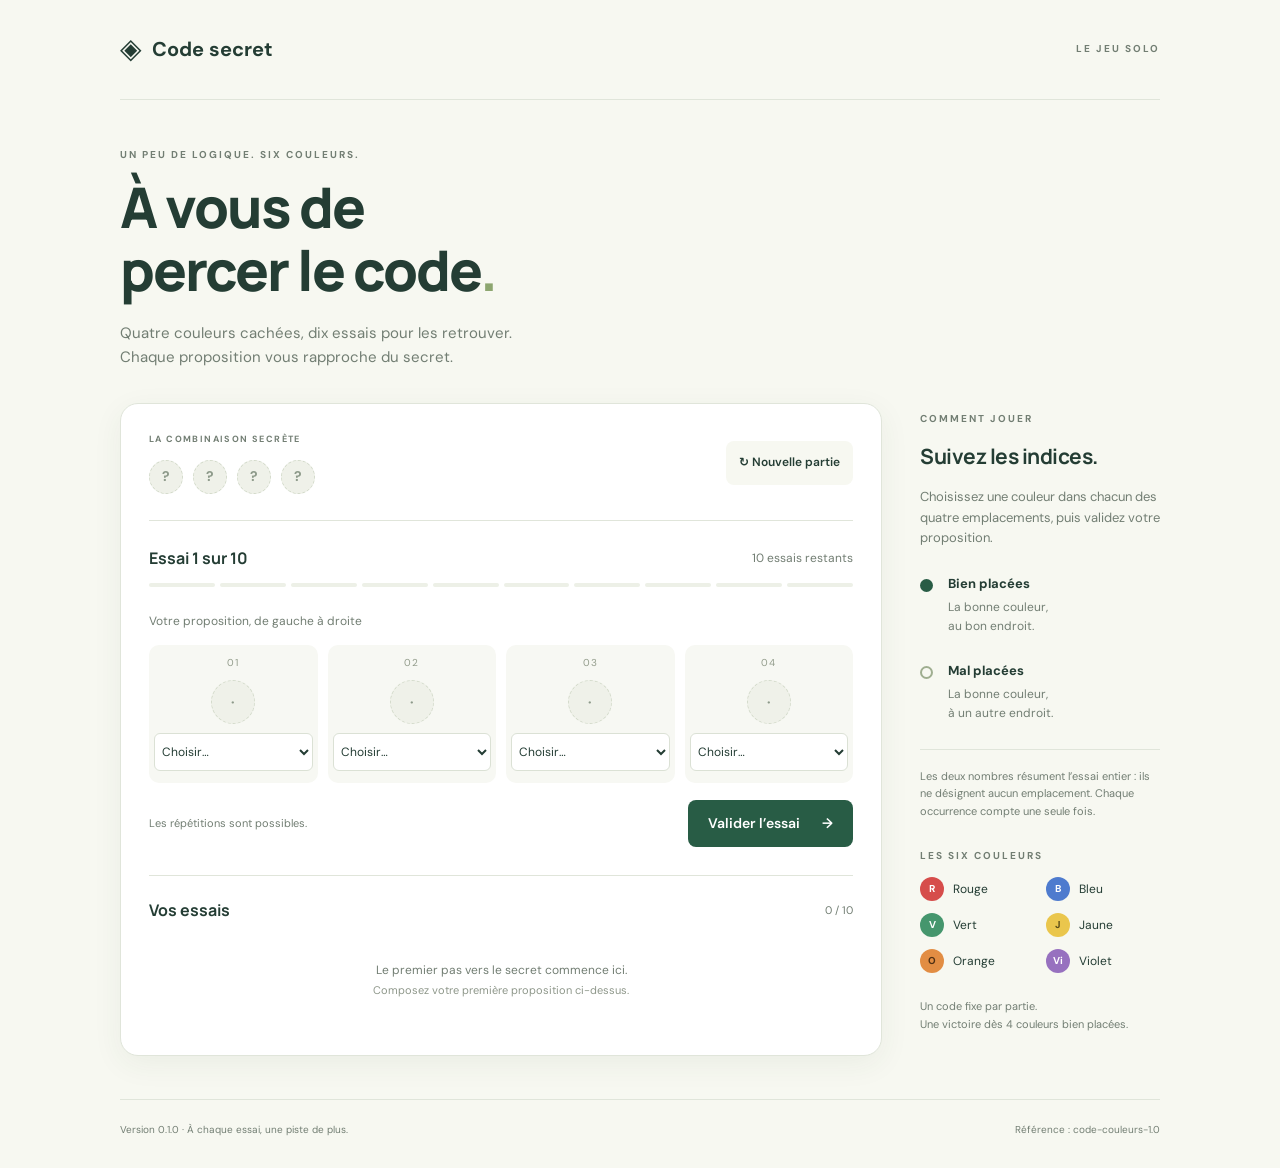
==== index.html @ 4efc1c02 "feat: importer le jeu Mastermind 0.1.0, les tests et les preuves du jalon 1 Copie des fichiers vérif" ====
<!doctype html>
<html lang="fr">
<head>
  <meta charset="utf-8">
  <meta name="viewport" content="width=device-width, initial-scale=1">
  <meta name="application-version" content="0.1.0">
  <title>Code secret — Jeu de couleurs</title>
  <link rel="stylesheet" href="style.css?v=0.1.0">
  <script src="engine.js?v=0.1.0" defer></script>
  <script src="game.js?v=0.1.0" defer></script>
</head>
<body>
  <main>
    <header><a href="./index.html" class="brand"><span class="brand-mark" aria-hidden="true">◈</span> Code secret</a><span class="tag">LE JEU SOLO</span></header>
    <section class="intro"><p class="eyebrow">UN PEU DE LOGIQUE. SIX COULEURS.</p><h1>À vous de<br>percer le code<span>.</span></h1><p>Quatre couleurs cachées, dix essais pour les retrouver.<br>Chaque proposition vous rapproche du secret.</p></section>
    <div class="layout">
      <section class="board" aria-label="Partie de Code secret">
        <div class="board-top"><div><p class="eyebrow">LA COMBINAISON SECRÈTE</p><div id="secret" class="secret" aria-label="Quatre couleurs cachées"></div></div><button id="restart" type="button" class="secondary">↻ Nouvelle partie</button></div>
        <div class="progress-heading"><h2 id="turn">Essai 1 sur 10</h2><span id="remaining">10 essais restants</span></div>
        <div id="progress" class="progress" aria-hidden="true"></div>
        <form id="guess-form" novalidate>
          <fieldset id="inputs"><legend>Votre proposition, de gauche à droite</legend><div id="slots" class="slots"></div></fieldset>
          <p id="error" role="alert" class="error"></p>
          <div class="submit-row"><span>Les répétitions sont possibles.</span><button id="submit" type="submit" class="primary">Valider l’essai <span aria-hidden="true">→</span></button></div>
        </form>
        <div id="result" role="status" aria-live="polite" class="result" hidden></div>
        <div class="history-heading"><h2>Vos essais</h2><span id="history-count">0 / 10</span></div>
        <p id="empty" class="empty">Le premier pas vers le secret commence ici.<br><span>Composez votre première proposition ci-dessus.</span></p>
        <div id="history" class="history" aria-label="Historique des essais"></div>
      </section>
      <aside>
        <section class="guide"><p class="eyebrow">COMMENT JOUER</p><h2>Suivez les indices.</h2><p>Choisissez une couleur dans chacun des quatre emplacements, puis validez votre proposition.</p><div class="hint"><span class="hint-symbol filled" aria-hidden="true"></span><div><h3>Bien placées</h3><p>La bonne couleur,<br>au bon endroit.</p></div></div><div class="hint"><span class="hint-symbol outline" aria-hidden="true"></span><div><h3>Mal placées</h3><p>La bonne couleur,<br>à un autre endroit.</p></div></div><p class="note">Les deux nombres résument l’essai entier : ils ne désignent aucun emplacement. Chaque occurrence compte une seule fois.</p></section>
        <section class="palette-guide"><p class="eyebrow">LES SIX COULEURS</p><div id="palette" class="palette"></div></section>
        <p class="small-note">Un code fixe par partie.<br>Une victoire dès 4 couleurs bien placées.</p>
      </aside>
    </div>
    <footer><span>Version 0.1.0 · À chaque essai, une piste de plus.</span><span>Référence : code-couleurs-1.0</span></footer>
  </main>
</body>
</html>
---- style.css ----
@import url('https://fonts.googleapis.com/css2?family=DM+Sans:wght@400;500;600;700&family=Manrope:wght@400;500;600;700;800&display=swap');
:root{color-scheme:light;--ink:#243d34;--muted:#727e73;--accent:#285c45;--line:#e0e5da;--paper:#f7f8f1;--rouge:#d64d4b;--bleu:#4e7bce;--vert:#45966d;--jaune:#eac64c;--orange:#e28d43;--violet:#9771bf}
*{box-sizing:border-box}body{margin:0;background:var(--paper);color:var(--ink);font-family:'DM Sans',system-ui,sans-serif;font-size:14px;line-height:1.6}main{max-width:1120px;padding:0 40px;margin:auto}header{display:flex;justify-content:space-between;align-items:center;padding:27px 0;border-bottom:1px solid var(--line)}.brand{display:flex;align-items:center;gap:10px;color:var(--ink);font-size:20px;font-weight:700;text-decoration:none}.brand-mark{font-size:28px}.tag,.eyebrow{font-size:10px;letter-spacing:2px;font-weight:700}.tag{color:var(--muted)}.intro{padding:47px 0 34px}.eyebrow{margin:0 0 13px;color:var(--muted)}h1{font-family:Manrope,system-ui,sans-serif;font-size:clamp(38px,5vw,56px);line-height:1.12;letter-spacing:-2px;font-weight:800;margin:0 0 20px}h1 span{color:#8da670}.intro>p:last-child{color:var(--muted);margin:0;font-size:15px}.layout{display:grid;grid-template-columns:minmax(0,1fr) 240px;gap:38px;align-items:start}.board{background:#fff;border:1px solid var(--line);border-radius:18px;padding:28px;box-shadow:0 8px 30px #2e4c3210}.board-top{display:flex;justify-content:space-between;align-items:center;gap:15px;padding-bottom:26px;border-bottom:1px solid var(--line)}.board-top .eyebrow{letter-spacing:1.4px;font-size:9px}.secret{display:flex;gap:10px}.bead{display:inline-flex;flex-shrink:0;align-items:center;justify-content:center;width:44px;height:44px;border-radius:50%;font-weight:700;color:#fff;box-shadow:inset 0 -3px 0 #00000012}.bead.unselected{color:#8c9989;background:#eff1e9;box-shadow:none;border:1px dashed #d4dbcb}.secret .bead{width:34px;height:34px}.rouge{background:var(--rouge)}.bleu{background:var(--bleu)}.vert{background:var(--vert)}.jaune{background:var(--jaune);color:#594b17}.orange{background:var(--orange);color:#4f3014}.violet{background:var(--violet)}button,select{font:inherit}button{cursor:pointer;border:0;min-height:44px;border-radius:8px;font-weight:600;transition:background .15s}.secondary{background:var(--paper);color:var(--ink);padding:8px 13px;font-size:12px}.secondary:hover{background:#e9ede1}.primary{padding:12px 20px;background:var(--accent);color:white;display:flex;align-items:center;gap:22px}.primary:hover{background:#1f4936}button:disabled{cursor:default;opacity:.5}:focus-visible{outline:3px solid #8ea876;outline-offset:3px}.progress-heading{display:flex;justify-content:space-between;align-items:center;gap:10px;margin-top:25px}h2{font-family:Manrope,system-ui,sans-serif;font-size:16px;font-weight:700;margin:0}.progress-heading>span{font-size:12px;color:var(--muted)}.progress{display:flex;gap:5px;margin:12px 0 25px}.progress span{height:4px;border-radius:4px;flex:1;background:#edf0e7}.progress .used{background:#6d9062}fieldset{border:0;padding:0;margin:0;min-width:0}legend{font-size:12px;color:var(--muted);padding:0;margin-bottom:14px}.slots{display:grid;grid-template-columns:repeat(4,minmax(0,1fr));gap:10px}.slot{background:#f7f8f3;border-radius:10px;display:flex;align-items:center;flex-direction:column;padding:10px 5px 12px;gap:9px}.position{font-size:10px;color:#929c8b;letter-spacing:1px}select{width:100%;font-size:12px;color:var(--ink);border:1px solid #dbe1d5;background:#fff;border-radius:6px;padding:8px 3px;min-height:38px}fieldset:disabled{opacity:.6}.submit-row{display:flex;justify-content:space-between;align-items:center;gap:12px;margin-top:17px}.submit-row>span{font-size:11px;color:var(--muted)}.error{color:#b13430;margin:10px 0 0;font-size:12px}.error:empty{display:none}.result{background:#edf3e8;border-radius:8px;padding:12px 14px;margin-top:20px;font-size:13px}.history-heading{display:flex;justify-content:space-between;align-items:center;margin-top:28px;border-top:1px solid var(--line);padding-top:22px}.history-heading>span{color:var(--muted);font-size:11px}.empty{text-align:center;color:var(--muted);padding:26px 0 15px;font-size:12px}.empty>span{font-size:11px;color:#8e978a}.history-row{display:grid;grid-template-columns:22px 1fr auto;align-items:center;gap:12px;padding:17px 0;border-bottom:1px solid #edf0e8}.history-row:last-child{border:0;padding-bottom:0}.row-number{font-size:11px;color:var(--muted)}.row-colors{display:flex;gap:8px}.row-colors .bead{width:28px;height:28px;font-size:10px}.row-hints{font-size:11px;display:flex;flex-direction:column;gap:2px}.row-hints span:last-child{color:var(--muted)}aside{padding-top:8px}.guide h2{font-size:21px;letter-spacing:-.5px;margin-bottom:12px}.guide>p:not(.eyebrow){font-size:13px;color:var(--muted)}.hint{display:flex;gap:15px;margin:25px 0;align-items:flex-start}.hint-symbol{display:block;width:13px;height:13px;border-radius:50%;margin-top:5px;flex-shrink:0}.filled{background:var(--accent)}.outline{border:2px solid #9fae90}h3{font-size:13px;margin:0 0 3px}.hint p{font-size:12px;color:var(--muted);margin:0}.guide .note{font-size:11px!important;border-top:1px solid var(--line);padding-top:18px}.palette-guide{margin-top:28px}.palette{display:grid;grid-template-columns:1fr 1fr;gap:12px}.palette-item{display:flex;align-items:center;gap:9px;font-size:12px}.palette .bead{width:24px;height:24px;font-size:10px;box-shadow:none}.small-note{font-size:11px;color:var(--muted);margin-top:25px}footer{display:flex;justify-content:space-between;gap:12px;border-top:1px solid var(--line);margin-top:43px;padding:22px 0 30px;color:var(--muted);font-size:10px} [hidden]{display:none!important}
@media(max-width:800px){main{padding:0 22px}.layout{grid-template-columns:minmax(0,1fr);gap:28px}aside{display:grid;grid-template-columns:minmax(0,1.2fr) minmax(0,1fr);gap:20px}.palette-guide{margin-top:0}.small-note{grid-column:1/-1;margin-top:0}.intro{padding-top:32px}.board{padding:22px}}
@media(max-width:440px){main{padding:0 14px}.board{padding:16px}.board-top{align-items:flex-start;gap:8px}.secondary{max-width:112px;line-height:1.4}.slots{gap:6px}.slot{padding:8px 3px}.bead{width:36px;height:36px}.submit-row{align-items:stretch;flex-direction:column}.primary{justify-content:center}aside{grid-template-columns:1fr}.small-note{margin:0}.history-row{gap:6px}.row-colors{gap:5px}.row-colors .bead{width:24px;height:24px}.row-hints{font-size:10px}footer{flex-direction:column}.tag{font-size:9px}.progress-heading>span{font-size:11px}}
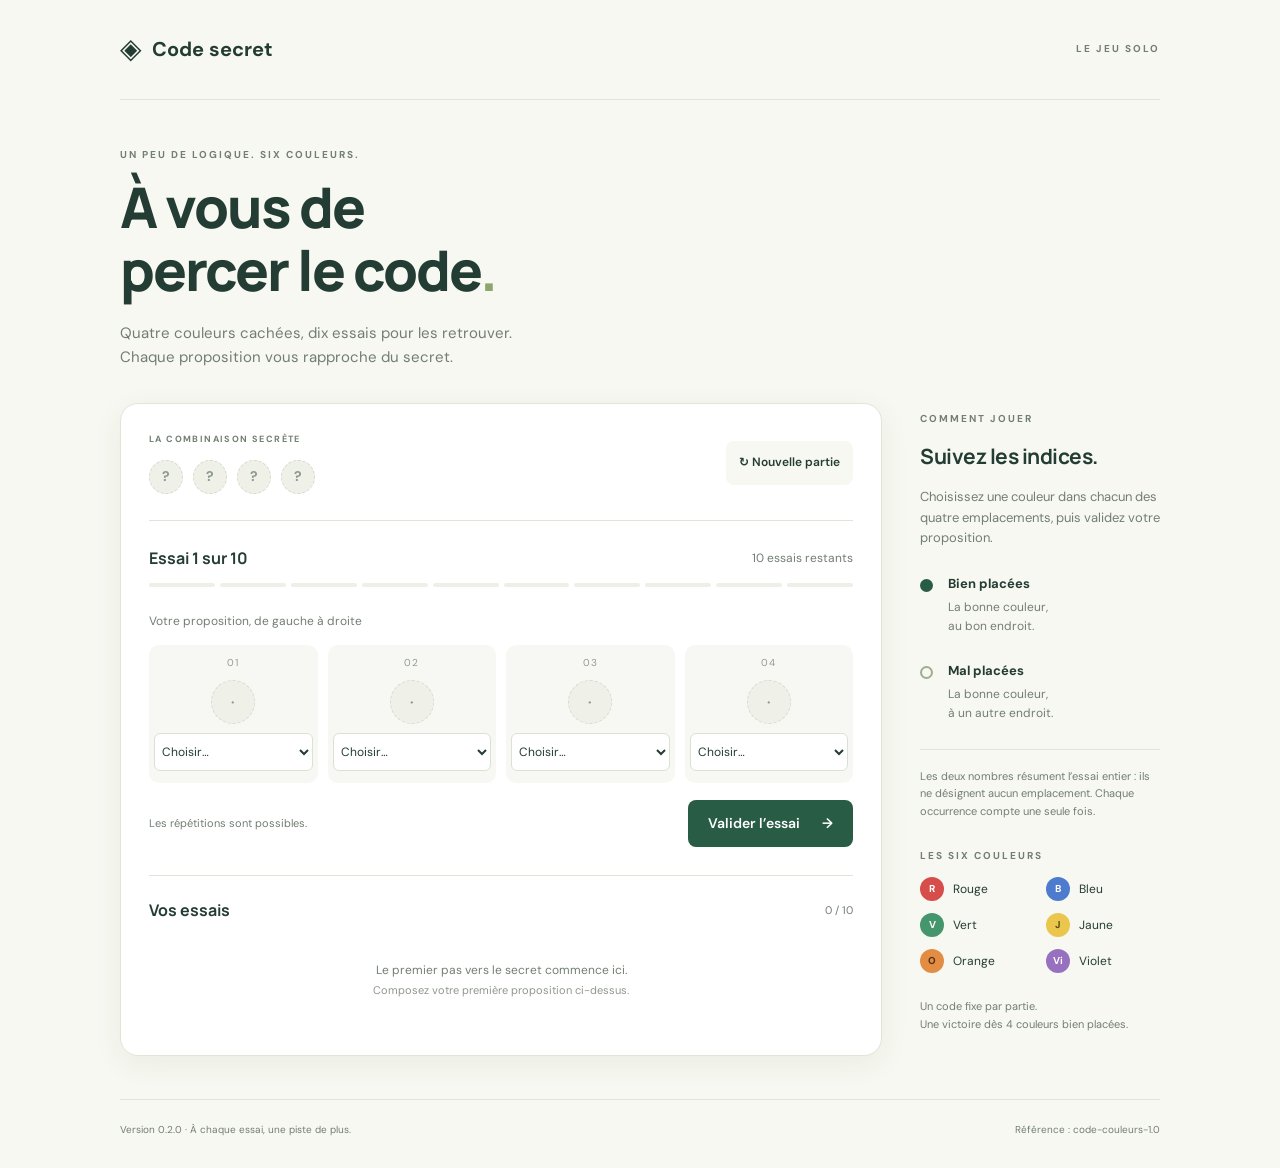
==== commit bb2cfe7c: "feat: intégrer l’API commune 0.2 à la partie visible Transfert du commit local 45b5e33 : partager la" ====
--- a/index.html
+++ b/index.html
@@ -3,11 +3,12 @@
 <head>
   <meta charset="utf-8">
   <meta name="viewport" content="width=device-width, initial-scale=1">
-  <meta name="application-version" content="0.1.0">
+  <meta name="application-version" content="0.2.0">
   <title>Code secret — Jeu de couleurs</title>
-  <link rel="stylesheet" href="style.css?v=0.1.0">
-  <script src="engine.js?v=0.1.0" defer></script>
-  <script src="game.js?v=0.1.0" defer></script>
+  <link rel="stylesheet" href="style.css?v=0.2.0">
+  <script src="engine.js?v=0.2.0" defer></script>
+  <script src="api.js?v=0.2.0" defer></script>
+  <script src="game.js?v=0.2.0" defer></script>
 </head>
 <body>
   <main>
@@ -34,7 +35,7 @@
         <p class="small-note">Un code fixe par partie.<br>Une victoire dès 4 couleurs bien placées.</p>
       </aside>
     </div>
-    <footer><span>Version 0.1.0 · À chaque essai, une piste de plus.</span><span>Référence : code-couleurs-1.0</span></footer>
+    <footer><span>Version 0.2.0 · À chaque essai, une piste de plus.</span><span>Référence : code-couleurs-1.0</span></footer>
   </main>
 </body>
 </html>
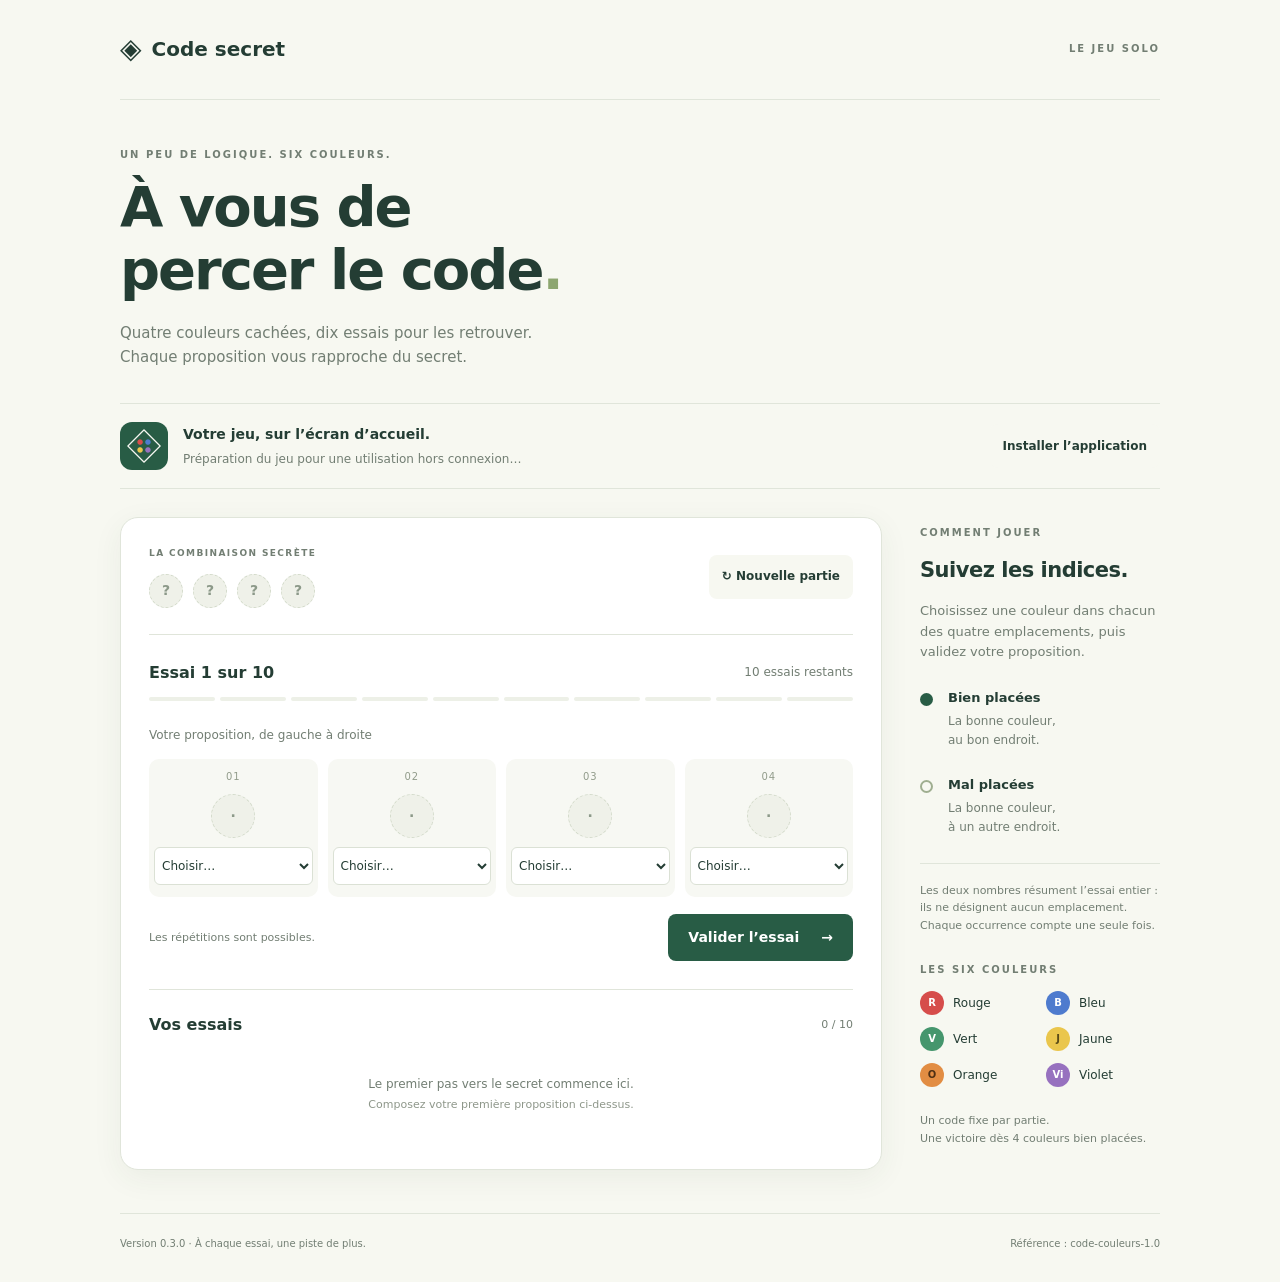
==== commit 194722d4: "feat: ajouter la PWA Code secret et son QR d’installation Transfert du commit local db2270e : manife" ====
--- a/index.html
+++ b/index.html
@@ -3,17 +3,30 @@
 <head>
   <meta charset="utf-8">
   <meta name="viewport" content="width=device-width, initial-scale=1">
-  <meta name="application-version" content="0.2.0">
+  <meta name="application-version" content="0.3.0">
+  <meta name="theme-color" content="#285c45">
+  <meta name="apple-mobile-web-app-capable" content="yes">
+  <meta name="apple-mobile-web-app-title" content="Code secret">
+  <meta name="mobile-web-app-capable" content="yes">
   <title>Code secret — Jeu de couleurs</title>
-  <link rel="stylesheet" href="style.css?v=0.2.0">
+  <link rel="manifest" href="manifest.webmanifest">
+  <link rel="icon" type="image/svg+xml" href="assets/icon.svg">
+  <link rel="apple-touch-icon" sizes="180x180" href="assets/apple-touch-icon.png">
+  <link rel="stylesheet" href="style.css?v=0.3.0">
   <script src="engine.js?v=0.2.0" defer></script>
   <script src="api.js?v=0.2.0" defer></script>
-  <script src="game.js?v=0.2.0" defer></script>
+  <script src="game.js?v=0.2.0-accords" defer></script>
+  <script src="pwa.js?v=0.3.0" defer></script>
 </head>
 <body>
   <main>
     <header><a href="./index.html" class="brand"><span class="brand-mark" aria-hidden="true">◈</span> Code secret</a><span class="tag">LE JEU SOLO</span></header>
     <section class="intro"><p class="eyebrow">UN PEU DE LOGIQUE. SIX COULEURS.</p><h1>À vous de<br>percer le code<span>.</span></h1><p>Quatre couleurs cachées, dix essais pour les retrouver.<br>Chaque proposition vous rapproche du secret.</p></section>
+    <section id="installation" class="install-panel" aria-label="Installer Code secret">
+      <img src="assets/icon-192.png" width="48" height="48" alt="" class="install-icon">
+      <div><h2>Votre jeu, sur l’écran d’accueil.</h2><p id="offline-status" role="status">Installez Code secret sur votre téléphone ou votre ordinateur.</p></div>
+      <button id="install-open" type="button" class="secondary" aria-haspopup="dialog">Installer l’application</button>
+    </section>
     <div class="layout">
       <section class="board" aria-label="Partie de Code secret">
         <div class="board-top"><div><p class="eyebrow">LA COMBINAISON SECRÈTE</p><div id="secret" class="secret" aria-label="Quatre couleurs cachées"></div></div><button id="restart" type="button" class="secondary">↻ Nouvelle partie</button></div>
@@ -35,7 +48,23 @@
         <p class="small-note">Un code fixe par partie.<br>Une victoire dès 4 couleurs bien placées.</p>
       </aside>
     </div>
-    <footer><span>Version 0.2.0 · À chaque essai, une piste de plus.</span><span>Référence : code-couleurs-1.0</span></footer>
+    <footer><span>Version 0.3.0 · À chaque essai, une piste de plus.</span><span>Référence : code-couleurs-1.0</span></footer>
   </main>
+  <dialog id="install-dialog" aria-labelledby="install-title" aria-describedby="install-message">
+    <form method="dialog" class="dialog-close"><button class="secondary" aria-label="Fermer le guide d’installation">Fermer ×</button></form>
+    <div class="install-heading"><img src="assets/icon-192.png" width="64" height="64" alt=""><div><p class="eyebrow">VOTRE PROCHAINE PAUSE LOGIQUE</p><h2 id="install-title">Installer Code secret</h2></div></div>
+    <p id="install-message" role="status"></p>
+    <button id="install-native" type="button" class="primary" hidden>Installer sur cet appareil</button>
+    <div class="install-steps">
+      <section><h3>Android · Chrome</h3><p>Ouvrez le menu ⋮, choisissez « Installer l’application » ou « Ajouter à l’écran d’accueil », puis confirmez l’installation.</p></section>
+      <section><h3>iPhone ou iPad · Safari</h3><p>Ouvrez le menu de partage, puis « Sur l’écran d’accueil ». Activez « Ouvrir comme app web » si l’option est proposée, puis touchez « Ajouter ».</p></section>
+      <section><h3>Ordinateur · Chrome ou Edge</h3><p>Choisissez l’icône d’installation dans la barre d’adresse, ou l’option d’installation du menu du navigateur. Sur Mac avec Safari, utilisez « Fichier » → « Ajouter au Dock » si disponible.</p></section>
+    </div>
+    <p class="install-note">Les intitulés varient selon la version du navigateur. Si aucune option n’est proposée, continuez à jouer dans le navigateur.</p>
+    <section class="qr-panel" aria-label="Ouvrir le jeu sur un téléphone">
+      <a href="https://leelee-heg.github.io/code-secret/?installer=1" aria-label="Ouvrir le jeu et son guide d’installation"><img src="assets/qr-code-secret.png" width="180" height="180" alt="QR code vers Code secret et son guide d’installation"></a>
+      <div><h3>Scannez, ouvrez, installez.</h3><p>Avec l’appareil photo de votre téléphone, scannez ce QR code. Le jeu s’ouvre avec ce guide d’installation.</p><a href="assets/qr-code-secret.png" download="code-secret-qr.png">Télécharger le QR code</a><p><a href="https://leelee-heg.github.io/code-secret/?installer=1">Ouvrir le lien d’installation</a></p></div>
+    </section>
+  </dialog>
 </body>
 </html>
--- a/style.css
+++ b/style.css
@@ -1,5 +1,8 @@
-@import url('https://fonts.googleapis.com/css2?family=DM+Sans:wght@400;500;600;700&family=Manrope:wght@400;500;600;700;800&display=swap');
 :root{color-scheme:light;--ink:#243d34;--muted:#727e73;--accent:#285c45;--line:#e0e5da;--paper:#f7f8f1;--rouge:#d64d4b;--bleu:#4e7bce;--vert:#45966d;--jaune:#eac64c;--orange:#e28d43;--violet:#9771bf}
 *{box-sizing:border-box}body{margin:0;background:var(--paper);color:var(--ink);font-family:'DM Sans',system-ui,sans-serif;font-size:14px;line-height:1.6}main{max-width:1120px;padding:0 40px;margin:auto}header{display:flex;justify-content:space-between;align-items:center;padding:27px 0;border-bottom:1px solid var(--line)}.brand{display:flex;align-items:center;gap:10px;color:var(--ink);font-size:20px;font-weight:700;text-decoration:none}.brand-mark{font-size:28px}.tag,.eyebrow{font-size:10px;letter-spacing:2px;font-weight:700}.tag{color:var(--muted)}.intro{padding:47px 0 34px}.eyebrow{margin:0 0 13px;color:var(--muted)}h1{font-family:Manrope,system-ui,sans-serif;font-size:clamp(38px,5vw,56px);line-height:1.12;letter-spacing:-2px;font-weight:800;margin:0 0 20px}h1 span{color:#8da670}.intro>p:last-child{color:var(--muted);margin:0;font-size:15px}.layout{display:grid;grid-template-columns:minmax(0,1fr) 240px;gap:38px;align-items:start}.board{background:#fff;border:1px solid var(--line);border-radius:18px;padding:28px;box-shadow:0 8px 30px #2e4c3210}.board-top{display:flex;justify-content:space-between;align-items:center;gap:15px;padding-bottom:26px;border-bottom:1px solid var(--line)}.board-top .eyebrow{letter-spacing:1.4px;font-size:9px}.secret{display:flex;gap:10px}.bead{display:inline-flex;flex-shrink:0;align-items:center;justify-content:center;width:44px;height:44px;border-radius:50%;font-weight:700;color:#fff;box-shadow:inset 0 -3px 0 #00000012}.bead.unselected{color:#8c9989;background:#eff1e9;box-shadow:none;border:1px dashed #d4dbcb}.secret .bead{width:34px;height:34px}.rouge{background:var(--rouge)}.bleu{background:var(--bleu)}.vert{background:var(--vert)}.jaune{background:var(--jaune);color:#594b17}.orange{background:var(--orange);color:#4f3014}.violet{background:var(--violet)}button,select{font:inherit}button{cursor:pointer;border:0;min-height:44px;border-radius:8px;font-weight:600;transition:background .15s}.secondary{background:var(--paper);color:var(--ink);padding:8px 13px;font-size:12px}.secondary:hover{background:#e9ede1}.primary{padding:12px 20px;background:var(--accent);color:white;display:flex;align-items:center;gap:22px}.primary:hover{background:#1f4936}button:disabled{cursor:default;opacity:.5}:focus-visible{outline:3px solid #8ea876;outline-offset:3px}.progress-heading{display:flex;justify-content:space-between;align-items:center;gap:10px;margin-top:25px}h2{font-family:Manrope,system-ui,sans-serif;font-size:16px;font-weight:700;margin:0}.progress-heading>span{font-size:12px;color:var(--muted)}.progress{display:flex;gap:5px;margin:12px 0 25px}.progress span{height:4px;border-radius:4px;flex:1;background:#edf0e7}.progress .used{background:#6d9062}fieldset{border:0;padding:0;margin:0;min-width:0}legend{font-size:12px;color:var(--muted);padding:0;margin-bottom:14px}.slots{display:grid;grid-template-columns:repeat(4,minmax(0,1fr));gap:10px}.slot{background:#f7f8f3;border-radius:10px;display:flex;align-items:center;flex-direction:column;padding:10px 5px 12px;gap:9px}.position{font-size:10px;color:#929c8b;letter-spacing:1px}select{width:100%;font-size:12px;color:var(--ink);border:1px solid #dbe1d5;background:#fff;border-radius:6px;padding:8px 3px;min-height:38px}fieldset:disabled{opacity:.6}.submit-row{display:flex;justify-content:space-between;align-items:center;gap:12px;margin-top:17px}.submit-row>span{font-size:11px;color:var(--muted)}.error{color:#b13430;margin:10px 0 0;font-size:12px}.error:empty{display:none}.result{background:#edf3e8;border-radius:8px;padding:12px 14px;margin-top:20px;font-size:13px}.history-heading{display:flex;justify-content:space-between;align-items:center;margin-top:28px;border-top:1px solid var(--line);padding-top:22px}.history-heading>span{color:var(--muted);font-size:11px}.empty{text-align:center;color:var(--muted);padding:26px 0 15px;font-size:12px}.empty>span{font-size:11px;color:#8e978a}.history-row{display:grid;grid-template-columns:22px 1fr auto;align-items:center;gap:12px;padding:17px 0;border-bottom:1px solid #edf0e8}.history-row:last-child{border:0;padding-bottom:0}.row-number{font-size:11px;color:var(--muted)}.row-colors{display:flex;gap:8px}.row-colors .bead{width:28px;height:28px;font-size:10px}.row-hints{font-size:11px;display:flex;flex-direction:column;gap:2px}.row-hints span:last-child{color:var(--muted)}aside{padding-top:8px}.guide h2{font-size:21px;letter-spacing:-.5px;margin-bottom:12px}.guide>p:not(.eyebrow){font-size:13px;color:var(--muted)}.hint{display:flex;gap:15px;margin:25px 0;align-items:flex-start}.hint-symbol{display:block;width:13px;height:13px;border-radius:50%;margin-top:5px;flex-shrink:0}.filled{background:var(--accent)}.outline{border:2px solid #9fae90}h3{font-size:13px;margin:0 0 3px}.hint p{font-size:12px;color:var(--muted);margin:0}.guide .note{font-size:11px!important;border-top:1px solid var(--line);padding-top:18px}.palette-guide{margin-top:28px}.palette{display:grid;grid-template-columns:1fr 1fr;gap:12px}.palette-item{display:flex;align-items:center;gap:9px;font-size:12px}.palette .bead{width:24px;height:24px;font-size:10px;box-shadow:none}.small-note{font-size:11px;color:var(--muted);margin-top:25px}footer{display:flex;justify-content:space-between;gap:12px;border-top:1px solid var(--line);margin-top:43px;padding:22px 0 30px;color:var(--muted);font-size:10px} [hidden]{display:none!important}
 @media(max-width:800px){main{padding:0 22px}.layout{grid-template-columns:minmax(0,1fr);gap:28px}aside{display:grid;grid-template-columns:minmax(0,1.2fr) minmax(0,1fr);gap:20px}.palette-guide{margin-top:0}.small-note{grid-column:1/-1;margin-top:0}.intro{padding-top:32px}.board{padding:22px}}
 @media(max-width:440px){main{padding:0 14px}.board{padding:16px}.board-top{align-items:flex-start;gap:8px}.secondary{max-width:112px;line-height:1.4}.slots{gap:6px}.slot{padding:8px 3px}.bead{width:36px;height:36px}.submit-row{align-items:stretch;flex-direction:column}.primary{justify-content:center}aside{grid-template-columns:1fr}.small-note{margin:0}.history-row{gap:6px}.row-colors{gap:5px}.row-colors .bead{width:24px;height:24px}.row-hints{font-size:10px}footer{flex-direction:column}.tag{font-size:9px}.progress-heading>span{font-size:11px}}
+.install-panel{display:flex;align-items:center;gap:15px;margin:0 0 28px;padding:18px 0;border-top:1px solid var(--line);border-bottom:1px solid var(--line)}
+.install-panel>div{flex:1;min-width:0}.install-panel h2{font-size:14px}.install-panel p{font-size:12px;color:var(--muted);margin:4px 0 0}.install-icon,.install-heading img{border-radius:12px;flex-shrink:0}.install-panel .secondary{max-width:none;flex-shrink:0}
+dialog{color:var(--ink);background:var(--paper);border:1px solid var(--line);border-radius:18px;width:min(620px,calc(100% - 28px));max-height:calc(100dvh - 40px);padding:24px;overflow:auto}dialog::backdrop{background:#16291fcc}.dialog-close{display:flex;justify-content:flex-end;margin:0 0 10px}.install-heading{display:flex;gap:16px;align-items:center}.install-heading .eyebrow{font-size:9px;letter-spacing:1px;margin-bottom:4px}.install-heading h2{font-size:23px}.install-steps{display:grid;gap:16px;margin:24px 0 16px}.install-steps p,.install-note,#install-message,.qr-panel p{font-size:13px;color:var(--muted)}#install-message{margin:18px 0}#install-native{margin:0 0 18px}.install-steps h3{font-size:14px}.install-steps p{margin:4px 0 0}.install-note{font-size:12px}.qr-panel{display:flex;align-items:center;gap:22px;border-top:1px solid var(--line);padding-top:20px;margin-top:20px}.qr-panel img{display:block;max-width:100%;height:auto;background:white}.qr-panel>a{flex:0 0 180px}.qr-panel p{margin:7px 0}.qr-panel a{color:var(--accent);overflow-wrap:anywhere}.qr-panel div>a{font-size:13px}
+@media(max-width:550px){.install-panel{flex-wrap:wrap}.install-panel .secondary{margin-left:63px}.install-heading h2{font-size:20px}.qr-panel{flex-direction:column;align-items:flex-start;gap:14px}.qr-panel>a{flex:auto}.dialog-close .secondary{max-width:none}dialog{padding:18px}.install-heading .eyebrow{letter-spacing:.6px}.install-heading img{width:52px;height:52px}}
